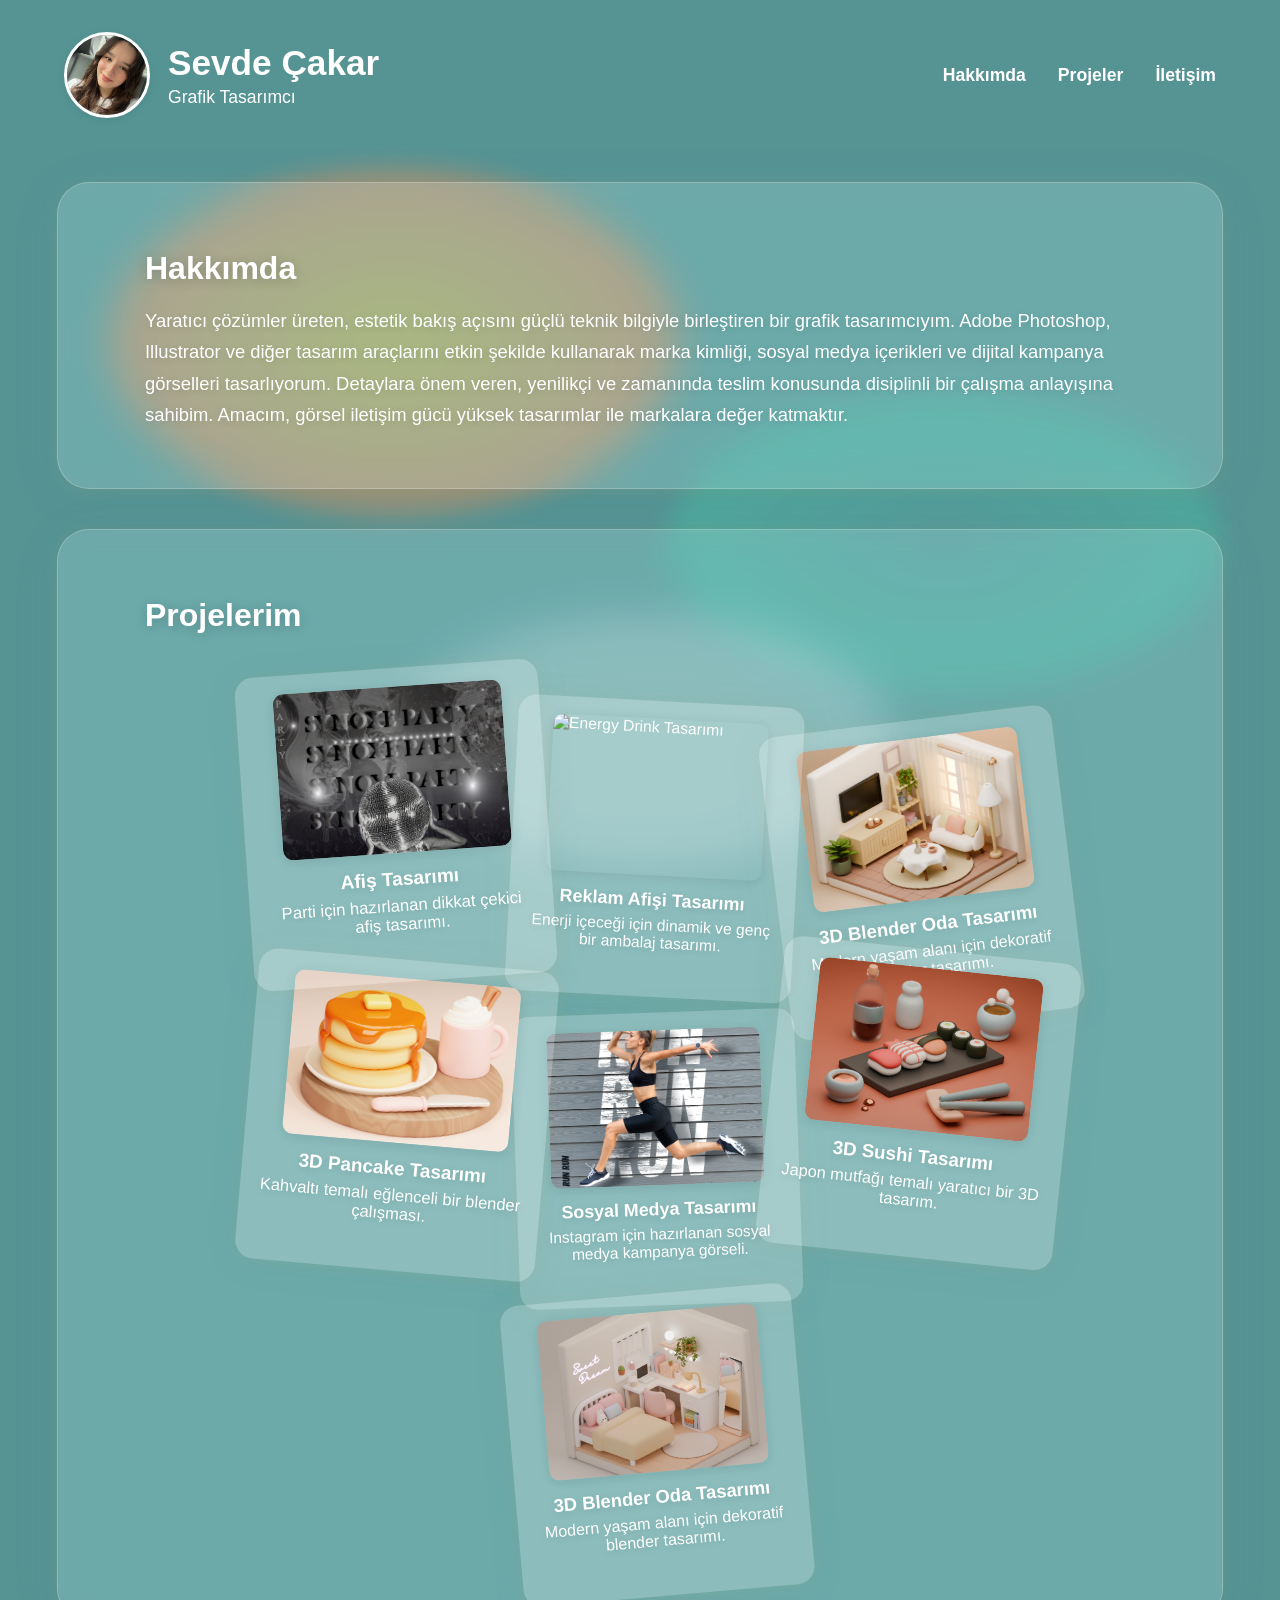
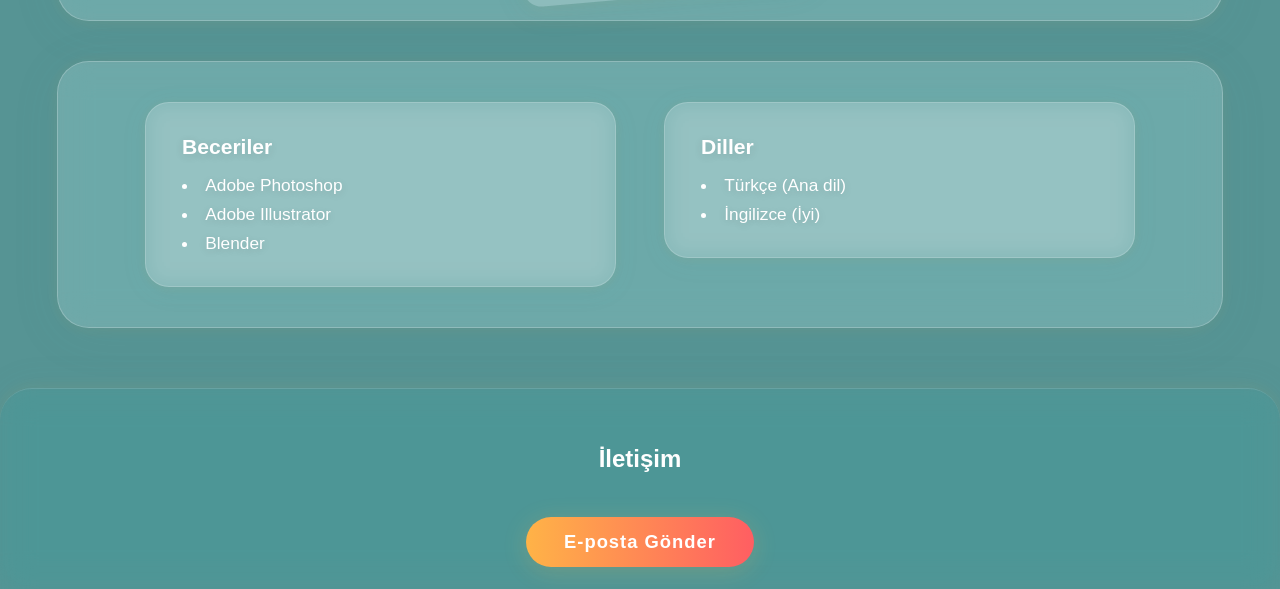
==== portfolio-website/index.html @ 52218a6f "first commit" ====
<!DOCTYPE html>
<html lang="en">
<head>
    <meta charset="UTF-8">
    <meta name="viewport" content="width=device-width, initial-scale=1.0">
    <title>My Portfolio</title>
    <link rel="stylesheet" href="css/style.css">
    <link rel="stylesheet" href="css/animations.css">
    <link rel="stylesheet" href="css/responsive.css">
</head>
<body>
    <canvas id="bg-anim" class="bg-anim"></canvas>
        <div class="blobs-bg">
            <svg id="blobs-svg" viewBox="0 0 1000 1000" width="100%" height="100%" preserveAspectRatio="none">
                <defs>
                    <radialGradient id="blobGrad1" cx="50%" cy="50%" r="80%">
                        <stop offset="0%" stop-color="#ffb347"/>
                        <stop offset="100%" stop-color="#ff5e62"/>
                    </radialGradient>
                    <radialGradient id="blobGrad2" cx="50%" cy="50%" r="80%">
                        <stop offset="0%" stop-color="#569494"/>
                        <stop offset="100%" stop-color="#43cea2"/>
                    </radialGradient>
                    <radialGradient id="blobGrad3" cx="50%" cy="50%" r="80%">
                        <stop offset="0%" stop-color="#fff"/>
                        <stop offset="100%" stop-color="#b0c4d4"/>
                    </radialGradient>
                </defs>
                <g>
                    <ellipse id="blob1" cx="300" cy="350" rx="220" ry="180" fill="url(#blobGrad1)" opacity="0.55"/>
                    <ellipse id="blob2" cx="700" cy="600" rx="200" ry="160" fill="url(#blobGrad2)" opacity="0.45"/>
                    <ellipse id="blob3" cx="500" cy="800" rx="180" ry="140" fill="url(#blobGrad3)" opacity="0.32"/>
                </g>
            </svg>
        </div>
    <header class="main-header">
        <div class="container header-flex">
            <div class="profile-info">
                <img src="assets/images/profie.jpg" alt="Sevde Çakar" class="profile-pic">
                <div>
                    <h1>Sevde Çakar</h1>
                    <p>Grafik Tasarımcı</p>
                </div>
            </div>
            <nav>
                <ul class="nav-links">
                    <li><a href="#about">Hakkımda</a></li>
                    <li><a href="#projects">Projeler</a></li>
                    <li><a href="#contact">İletişim</a></li>
                </ul>
            </nav>
        </div>
    </header>

    <section id="about" class="about-section">
        <div class="container">
            <h2>Hakkımda</h2>
            <p>Yaratıcı çözümler üreten, estetik bakış açısını güçlü teknik bilgiyle birleştiren bir grafik tasarımcıyım. Adobe Photoshop, Illustrator ve diğer tasarım araçlarını etkin şekilde kullanarak marka kimliği, sosyal medya içerikleri ve dijital kampanya görselleri tasarlıyorum. Detaylara önem veren, yenilikçi ve zamanında teslim konusunda disiplinli bir çalışma anlayışına sahibim. Amacım, görsel iletişim gücü yüksek tasarımlar ile markalara değer katmaktır.</p>
        </div>
    </section>

    <section id="projects" class="projects-section">
        <div class="container">
            <h2>Projelerim</h2>
            <div class="projects-grid">
                <div class="project-card" data-title="Afiş Tasarımı" data-img="../../bitenler/afiş png.png" data-desc="Marka için hazırlanan dikkat çekici afiş tasarımı.">
                    <img src="../../bitenler/afiş png.png" alt="Afiş Tasarımı">
                    <h3>Afiş Tasarımı</h3>
                    <p>Parti için hazırlanan dikkat çekici afiş tasarımı.</p>
                </div>
                <div class="project-card" data-title="Energy Drink Tasarımı" data-img="../../bitenler/energy drink.png" data-desc="Enerji içeceği için dinamik ve genç bir ambalaj tasarımı.">
                    <img src="../../bitenler/energy drink.png" alt="Energy Drink Tasarımı">
                    <h3>Reklam Afişi Tasarımı</h3>
                    <p>Enerji içeceği için dinamik ve genç bir ambalaj tasarımı.</p>
                </div>
                <div class="project-card" data-title="Living Room Poster" data-img="../../bitenler/living room Untitled.png" data-desc="Modern yaşam alanı için dekoratif poster tasarımı.">
                    <img src="../../bitenler/living room Untitled.png" alt="Living Room Poster">
                    <h3>3D Blender Oda Tasarımı</h3>
                    <p>Modern yaşam alanı için dekoratif blender tasarımı.</p>
                </div>
                <div class="project-card" data-title="Pancake Tasarımı" data-img="../../bitenler/pancakeUntitled.png" data-desc="Kahvaltı temalı eğlenceli bir grafik çalışması.">
                    <img src="../../bitenler/pancakeUntitled.png" alt="Pancake Tasarımı">
                    <h3>3D Pancake Tasarımı</h3>
                    <p>Kahvaltı temalı eğlenceli bir blender çalışması.</p>
                </div>
                <div class="project-card" data-title="Sosyal Medya Görseli" data-img="../../bitenler/Sosyalmedya.jpg" data-desc="Instagram için hazırlanan sosyal medya kampanya görseli.">
                    <img src="../../bitenler/Sosyalmedya.jpg" alt="Sosyal Medya Görseli">
                    <h3>Sosyal Medya Tasarımı</h3>
                    <p>Instagram için hazırlanan sosyal medya kampanya görseli.</p>
                </div>
                <div class="project-card" data-title="Sushi Tasarımı" data-img="../../bitenler/sushi Untitled.png" data-desc="Japon mutfağı temalı yaratıcı bir illüstrasyon.">
                    <img src="../../bitenler/sushi Untitled.png" alt="Sushi Tasarımı">
                    <h3>3D Sushi Tasarımı</h3>
                    <p>Japon mutfağı temalı yaratıcı bir 3D tasarım.</p>
                </div>
                <div class="project-card" data-title="Genel Tasarım" data-img="../../bitenler/Untitled.jpg" data-desc="Çeşitli projelerden seçilmiş özgün bir çalışma.">
                    <img src="../../bitenler/Untitled.jpg" alt="Genel Tasarım">
                    <h3>3D Blender Oda Tasarımı</h3>
                    <p>Modern yaşam alanı için dekoratif blender tasarımı.</p>
                </div>
            </div>
        </div>
    </section>

    <section id="skills-langs" class="skills-langs-section">
        <div class="container">
            <div class="skills-langs-flex">
                <div class="skills-box section-box">
                    <h2>Beceriler</h2>
                    <ul>
                        <li>Adobe Photoshop</li>
                        <li>Adobe Illustrator</li>
                        <li>Blender</li>
                    </ul>
                </div>
                <div class="langs-box section-box">
                    <h2>Diller</h2>
                    <ul>
                        <li>Türkçe (Ana dil)</li>
                        <li>İngilizce (İyi)</li>
                    </ul>
                </div>
            </div>
        </div>


        </div>
    </section>

    <!-- Modal for project details (her zaman body'nin en dışında) -->
</body>
<div id="project-modal" class="project-modal">
    <div class="modal-content">
        <span class="close-modal">&times;</span>
        <img id="modal-img" src="" alt="">
        <h3 id="modal-title"></h3>
        <p id="modal-desc"></p>
    </div>
</div>
<script src="js/main.js"></script>
</html>



    <footer id="contact">
        <div class="container">
            <h2>İletişim</h2>
            <a href="mailto:ornekmail@gmail.com" class="email-btn">E-posta Gönder</a>
        </div>
    </footer>

    <script src="js/main.js"></script>
</body>
</html>
---- portfolio-website/css/style.css ----
/* Ana içerikte beceriler ve diller section'ı */
.skills-langs-section {
    background: rgba(255,255,255,0.18);
    border-radius: 32px;
    box-shadow: 0 8px 48px 0 rgba(86,148,148,0.10), 0 1.5px 16px 0 rgba(255,183,77,0.08);
    margin: 40px auto;
    max-width: 1100px;
    padding: 40px 32px;
    backdrop-filter: blur(16px) saturate(1.2);
    -webkit-backdrop-filter: blur(16px) saturate(1.2);
    border: 1.5px solid rgba(255,255,255,0.22);
}
.skills-langs-flex {
    display: flex;
    gap: 48px;
    justify-content: center;
    align-items: flex-start;
    flex-wrap: wrap;
}
.section-box {
    background: rgba(255,255,255,0.13);
    border-radius: 24px;
    box-shadow: 0 4px 24px 0 rgba(86,148,148,0.10), 0 1.5px 12px 0 rgba(255,183,77,0.08);
    backdrop-filter: blur(12px) saturate(1.2);
    -webkit-backdrop-filter: blur(12px) saturate(1.2);
    border: 1.5px solid rgba(255,255,255,0.18);
    padding: 32px 36px 24px 36px;
    min-width: 240px;
    color: #fff;
    text-align: left;
    font-size: 1.08em;
    flex: 1 1 320px;
    margin-bottom: 0;
}
.section-box h2 {
    margin-top: 0;
    margin-bottom: 16px;
    font-size: 1.22em;
    color: #fff;
    font-weight: 700;
    text-shadow: 0 2px 8px #232e3320;
}
.section-box ul {
    list-style: disc inside;
    margin: 0;
    padding-left: 0;
}
.section-box li {
    margin-bottom: 8px;
    color: #fff;
    text-shadow: 0 2px 8px #232e3320;
}
@media (max-width: 900px) {
    .skills-langs-flex {
        flex-direction: column;
        gap: 24px;
    }
}
/* Sağdaki beceriler ve diller kutuları */
.side-boxes {
    position: fixed;
    top: 120px;
    right: 32px;
    display: flex;
    flex-direction: column;
    gap: 32px;
    z-index: 10;
}
.side-section {
    background: rgba(255,255,255,0.18);
    border-radius: 24px;
    box-shadow: 0 4px 24px 0 rgba(86,148,148,0.10), 0 1.5px 12px 0 rgba(255,183,77,0.08);
    backdrop-filter: blur(16px) saturate(1.2);
    -webkit-backdrop-filter: blur(16px) saturate(1.2);
    border: 1.5px solid rgba(255,255,255,0.22);
    padding: 28px 32px 22px 32px;
    min-width: 220px;
    color: #fff;
    text-align: left;
    font-size: 1.08em;
}
.side-section h3 {
    margin-top: 0;
    margin-bottom: 14px;
    font-size: 1.18em;
    color: #fff;
    font-weight: 700;
    text-shadow: 0 2px 8px #232e3320;
}
.side-section ul {
    list-style: disc inside;
    margin: 0;
    padding-left: 0;
}
.side-section li {
    margin-bottom: 7px;
    color: #fff;
    text-shadow: 0 2px 8px #232e3320;
}
@media (max-width: 1100px) {
    .side-boxes {
        display: none;
    }
}
/* E-posta butonu */
.email-btn {
    display: inline-block;
    margin: 24px auto 0 auto;
    padding: 14px 38px;
    background: linear-gradient(90deg, #ffb347 0%, #ff5e62 100%);
    color: #fff;
    font-size: 1.15em;
    font-weight: 600;
    border: none;
    border-radius: 32px;
    box-shadow: 0 4px 24px #ffb34733;
    text-decoration: none;
    letter-spacing: 1px;
    transition: background 0.2s, transform 0.18s, box-shadow 0.18s;
    cursor: pointer;
}
.email-btn:hover {
    background: linear-gradient(90deg, #ff5e62 0%, #ffb347 100%);
    transform: scale(1.06) translateY(-2px);
    box-shadow: 0 8px 32px #ffb34755;
}
/* Modal styles */
/* Modern project modal */
.project-modal {
    display: none;
    position: fixed;
    z-index: 1000;
    left: 0;
    top: 0;
    width: 100vw;
    height: 100vh;
    background: rgba(30, 36, 40, 0.92);
    justify-content: center;
    align-items: center;
    transition: opacity 0.2s;
    backdrop-filter: blur(8px) saturate(1.2);
}
.project-modal.active {
    display: flex;
    animation: fadeIn 0.2s;
}
.modal-content {
    background: rgba(40, 50, 60, 0.98);
    border-radius: 32px;
    padding: 38px 32px 32px 32px;
    box-shadow: 0 12px 48px 0 rgba(86,148,148,0.18), 0 1.5px 16px 0 rgba(255,183,77,0.12);
    max-width: 480px;
    width: 92vw;
    text-align: center;
    position: relative;
    animation: popIn 0.25s;
    color: #fff;
    display: flex;
    flex-direction: column;
    align-items: center;
    border: 1.5px solid rgba(255,255,255,0.13);
}
.modal-content img {
    width: 100%;
    max-width: 340px;
    height: auto;
    border-radius: 18px;
    margin-bottom: 22px;
    box-shadow: 0 4px 24px rgba(255,183,77,0.10), 0 2px 12px rgba(0,0,0,0.13);
    background: #232e33;
    object-fit: contain;
}
.modal-content h3 {
    color: #fff;
    font-size: 1.3em;
    margin-bottom: 10px;
    font-weight: 700;
    text-shadow: 0 2px 8px #232e3320;
}
.modal-content p {
    color: #fff;
    font-size: 1.08em;
    margin-bottom: 0;
    text-shadow: 0 2px 8px #232e3320;
}
.close-modal {
    position: absolute;
    top: 18px;
    right: 28px;
    font-size: 2.2em;
    color: #ffb347;
    cursor: pointer;
    font-weight: bold;
    transition: color 0.2s, transform 0.18s;
    z-index: 2;
}
.close-modal:hover {
    color: #fff;
    transform: scale(1.18) rotate(8deg);
}
@keyframes fadeIn {
    from { opacity: 0; }
    to { opacity: 1; }
}
@keyframes popIn {
    0% { transform: scale(0.8); opacity: 0; }
    100% { transform: scale(1); opacity: 1; }
}
body {
    font-family: 'Segoe UI', Arial, sans-serif;
    margin: 0;
    padding: 0;
    background: #569494;
    color: #fff;
    position: relative;
    min-height: 100vh;
    overflow-x: hidden;
}

.bg-anim {
    position: fixed;
    top: 0;
    left: 0;
        width: 100vw;
        height: 100vh;
        z-index: 0;
        pointer-events: none;
        overflow: hidden;
        filter: blur(12px) brightness(1.12) saturate(1.2);
        opacity: 0.7;
        transition: opacity 0.3s;
    .blobs-bg::after {
        content: '';
        position: absolute;
        left: 60vw;
        top: 20vh;
        width: 320px;
        height: 320px;
        background: radial-gradient(circle at 50% 50%, #fffbe6 0%, #ffb34733 60%, transparent 100%);
        opacity: 0.7;
        filter: blur(40px) brightness(1.5);
        pointer-events: none;
        animation: lightmove 6s ease-in-out infinite alternate;
        z-index: 1;
    }

    @keyframes lightmove {
        0% { left: 60vw; top: 20vh; opacity: 0.7; }
        100% { left: 30vw; top: 60vh; opacity: 1; }
    }

    .blobs-bg svg ellipse {
        filter: drop-shadow(0 0 60px #fffbe6cc) drop-shadow(0 0 40px #ffb34799);
        transition: filter 0.3s;
    }

    .project-card {
        background: #f8fafc;
        border-radius: 12px;
        box-shadow: 0 2px 12px rgba(0,0,0,0.06);
        padding: 18px 16px 24px 16px;
        display: flex;
        flex-direction: column;
        align-items: center;
        transition: transform 0.18s, box-shadow 0.18s;
        cursor: pointer;
    }
    .project-card:hover {
        transform: translateY(-10px) scale(1.06) rotate(-1deg);
        box-shadow: 0 8px 32px rgba(0,0,0,0.13), 0 0 32px 8px #ffb34755;
        filter: brightness(1.08) saturate(1.2);
    }

    /* Scroll reveal animation */
    .reveal {
        opacity: 0;
        transform: translateY(40px) scale(0.98);
        transition: opacity 0.7s cubic-bezier(.4,1.4,.6,1), transform 0.7s cubic-bezier(.4,1.4,.6,1);
    }
    .reveal.visible {
        opacity: 1;
        transform: none;
    }
    width: 100vw;
    height: 100vh;
    z-index: 0;
    pointer-events: none;
    opacity: 0.18;
}
.blobs-bg {
    position: fixed;
    top: 0;
    left: 0;
    width: 100vw;
    height: 100vh;
    z-index: 0;
    pointer-events: none;
    overflow: hidden;
    filter: blur(12px) brightness(1.12) saturate(1.2);
    opacity: 0.7;
    transition: opacity 0.3s;
}

main, header, section, footer, .container {
    position: relative;
    z-index: 1;
}

.main-header {
    background: #569494;
    color: #fff;
    padding: 0;
    /*box-shadow: 0 2px 8px rgba(0,0,0,0.04);*/
}
.header-flex {
    display: flex;
    align-items: center;
    justify-content: space-between;
    max-width: 1100px;
    margin: 0 auto;
    padding: 32px 24px 24px 24px;
}
.profile-info {
    display: flex;
    align-items: center;
    gap: 18px;
}
.profile-pic {
    width: 80px;
    height: 80px;
    border-radius: 50%;
    object-fit: cover;
    border: 3px solid #fff;
    box-shadow: 0 2px 8px rgba(0,0,0,0.08);
}
.profile-info h1 {
    margin: 0 0 4px 0;
    font-size: 2.2em;
    font-weight: 700;
}
.profile-info p {
    margin: 0;
    font-size: 1.1em;
    color: #ffffff;
}
.nav-links {
    display: flex;
    gap: 32px;
    list-style: none;
    margin: 0;
    padding: 0;
}
.nav-links a {
    color: #fff;
    text-decoration: none;
    font-weight: 600;
    font-size: 1.1em;
    transition: color 0.2s;
}
.nav-links a:hover {
    color: #ffb347;
}

.about-section, .projects-section {
    background: rgba(255,255,255,0.18);
    border-radius: 32px;
    box-shadow: 0 8px 48px 0 rgba(86,148,148,0.10), 0 1.5px 16px 0 rgba(255,183,77,0.08);
    margin: 40px auto;
    max-width: 1100px;
    padding: 40px 32px;
    backdrop-filter: blur(16px) saturate(1.2);
    -webkit-backdrop-filter: blur(16px) saturate(1.2);
    border: 1.5px solid rgba(255,255,255,0.22);
}
.about-section h2, .projects-section h2 {
    color: #fff;
    font-size: 2em;
    margin-bottom: 18px;
    text-shadow: 0 2px 12px #232e3340;
}
.about-section p {
    font-size: 1.15em;
    color: #fff;
    line-height: 1.7;
    text-shadow: 0 2px 8px #232e3320;
}

.projects-grid {
    display: flex;
    flex-wrap: wrap;
    gap: 0;
    margin-top: 40px;
    justify-content: center;
    position: relative;
}
.project-card {
    background: rgba(255,255,255,0.22);
    border-radius: 18px;
    box-shadow: 0 4px 32px 0 rgba(86,148,148,0.10), 0 1.5px 16px 0 rgba(255,183,77,0.08);
    padding: 18px 16px 24px 16px;
    display: flex;
    flex-direction: column;
    align-items: center;
    transition: transform 0.28s cubic-bezier(.4,1.4,.6,1), box-shadow 0.18s, filter 0.18s;
    cursor: pointer;
    margin: 0 -32px 0 0;
    min-width: 240px;
    max-width: 260px;
    min-height: 260px;
    position: relative;
    z-index: 1;
}
.project-card:nth-child(1) { transform: rotate(-4deg) translateY(0px) scale(1.04); z-index: 3; }
.project-card:nth-child(2) { transform: rotate(3deg) translateY(24px) scale(0.98); z-index: 2; }
.project-card:nth-child(3) { transform: rotate(-7deg) translateY(48px) scale(1.01); z-index: 1; }
.project-card:nth-child(4) { transform: rotate(5deg) translateY(-12px) scale(1.03); z-index: 2; }
.project-card:nth-child(5) { transform: rotate(-2deg) translateY(32px) scale(0.97); z-index: 1; }
.project-card:nth-child(6) { transform: rotate(6deg) translateY(-24px) scale(1.02); z-index: 2; }
.project-card:nth-child(7) { transform: rotate(-5deg) translateY(16px) scale(1.00); z-index: 1; }
.project-card:hover {
    transform: scale(1.09) rotate(-1deg) !important;
    box-shadow: 0 8px 32px rgba(0,0,0,0.13), 0 0 32px 8px #ffb34755;
    filter: brightness(1.08) saturate(1.2);
    z-index: 10;
}
.project-card img {
    width: 100%;
    max-width: 220px;
    height: 160px;
    object-fit: cover;
    border-radius: 10px;
    margin-bottom: 14px;
    box-shadow: 0 2px 12px rgba(0,0,0,0.10);
}
.project-card h3 {
    margin: 0 0 6px 0;
    font-size: 1.15em;
    color: #fff;
    font-weight: 700;
    text-shadow: 0 2px 8px #232e3320;
}
.project-card p {
    margin: 0;
    color: #fff;
    font-size: 1em;
    text-align: center;
    text-shadow: 0 2px 8px #232e3320;
}

footer {
    text-align: center;
    padding: 36px 0 22px 0;
    background: rgba(86,148,148,0.18);
    color: #fff;
    margin-top: 60px;
    border-radius: 32px 32px 0 0;
    box-shadow: 0 -4px 32px 0 rgba(86,148,148,0.10), 0 -1.5px 16px 0 rgba(255,183,77,0.08);
    backdrop-filter: blur(16px) saturate(1.2);
    -webkit-backdrop-filter: blur(16px) saturate(1.2);
    border-top: 1.5px solid rgba(255,255,255,0.13);
    width: 100vw;
    max-width: 100vw;
    position: relative;
    z-index: 2;
}
.social-icons {
    display: flex;
    justify-content: center;
    gap: 24px;
    list-style: none;
    padding: 0;
    margin: 18px 0 10px 0;
}
.social-icons img {
    width: 32px;
    height: 32px;
    filter: grayscale(0.2) brightness(0.95);
    transition: filter 0.2s;
}
.social-icons a:hover img {
    filter: grayscale(0) brightness(1.2) drop-shadow(0 0 6px #ffb347);
}
footer p {
    color: #fff;
    font-size: 1.08em;
    margin-top: 14px;
    text-shadow: 0 2px 8px #232e3320;
}

@media (max-width: 900px) {
    .header-flex, .about-section, .projects-section {
        flex-direction: column;
        padding: 24px 8px;
    }
    .header-flex {
        gap: 18px;
    }
}

@media (max-width: 600px) {
    .main-header {
        padding: 0;
    }
    .header-flex {
        flex-direction: column;
        align-items: flex-start;
        padding: 18px 4px 12px 4px;
    }
    .about-section, .projects-section {
        padding: 16px 2px;
    }
    .projects-grid {
        gap: 16px;
    }
    .project-card img {
        max-width: 100%;
        height: 120px;
    }
}
---- portfolio-website/css/animations.css ----
@keyframes fadeIn {
    0% {
        opacity: 0;
    }
    100% {
        opacity: 1;
    }
}

@keyframes slideIn {
    0% {
        transform: translateY(20px);
        opacity: 0;
    }
    100% {
        transform: translateY(0);
        opacity: 1;
    }
}

.fade-in {
    animation: fadeIn 1s ease-in forwards;
}

.slide-in {
    animation: slideIn 0.5s ease-out forwards;
}

.bounce {
    animation: bounce 1s infinite;
}

@keyframes bounce {
    0%, 20%, 50%, 80%, 100% {
        transform: translateY(0);
    }
    40% {
        transform: translateY(-30px);
    }
    60% {
        transform: translateY(-15px);
    }
}
---- portfolio-website/css/responsive.css ----
/* Responsive styles for the portfolio website */

body {
    margin: 0;
    padding: 0;
    font-family: Arial, sans-serif;
}

.container {
    width: 90%;
    max-width: 1200px;
    margin: 0 auto;
}

.header, .footer {
    text-align: center;
    padding: 20px;
}

.intro {
    padding: 40px 0;
}

.projects {
    display: flex;
    flex-wrap: wrap;
    justify-content: space-between;
}

.project {
    flex: 1 1 calc(33.333% - 20px);
    margin: 10px;
    box-shadow: 0 2px 5px rgba(0, 0, 0, 0.1);
    transition: transform 0.3s;
}

.project:hover {
    transform: scale(1.05);
}

@media (max-width: 768px) {
    .project {
        flex: 1 1 calc(50% - 20px);
    }
}

@media (max-width: 480px) {
    .project {
        flex: 1 1 100%;
    }
}
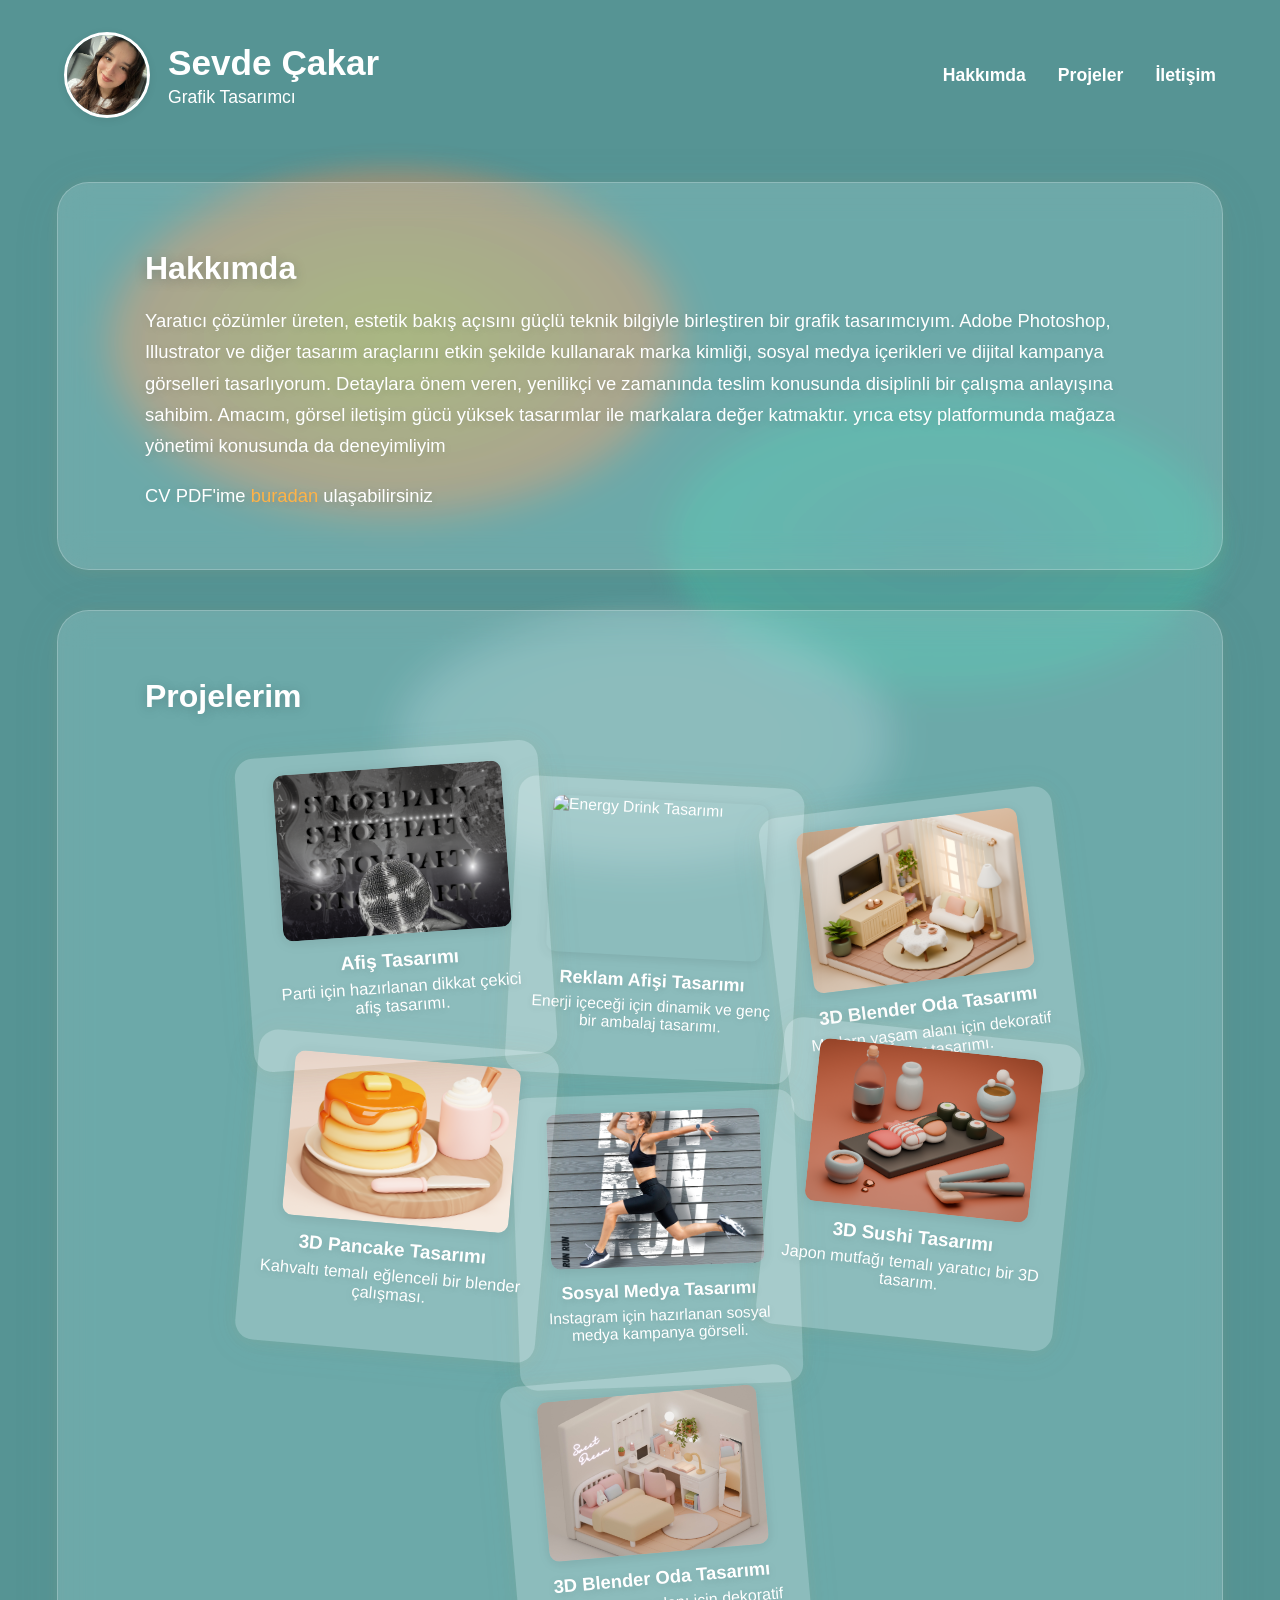
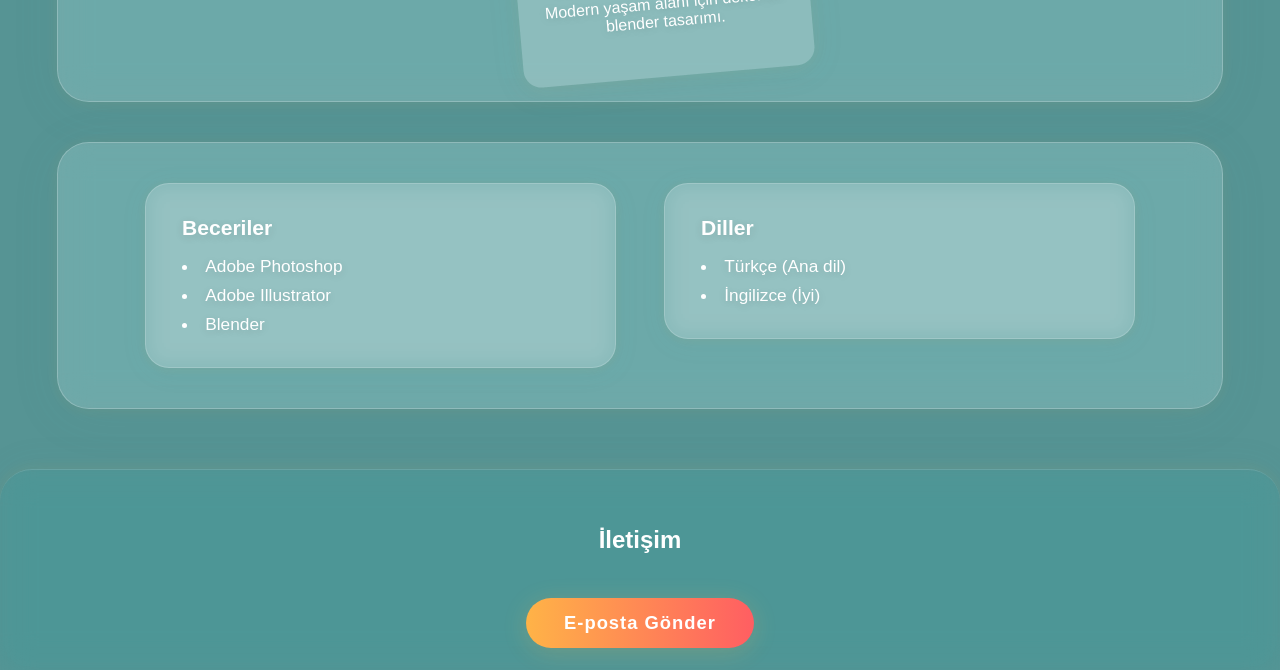
==== commit 0c9f794f: "a" ====
--- a/portfolio-website/index.html
+++ b/portfolio-website/index.html
@@ -55,7 +55,9 @@
     <section id="about" class="about-section">
         <div class="container">
             <h2>Hakkımda</h2>
-            <p>Yaratıcı çözümler üreten, estetik bakış açısını güçlü teknik bilgiyle birleştiren bir grafik tasarımcıyım. Adobe Photoshop, Illustrator ve diğer tasarım araçlarını etkin şekilde kullanarak marka kimliği, sosyal medya içerikleri ve dijital kampanya görselleri tasarlıyorum. Detaylara önem veren, yenilikçi ve zamanında teslim konusunda disiplinli bir çalışma anlayışına sahibim. Amacım, görsel iletişim gücü yüksek tasarımlar ile markalara değer katmaktır.</p>
+            <p>Yaratıcı çözümler üreten, estetik bakış açısını güçlü teknik bilgiyle birleştiren bir grafik tasarımcıyım. Adobe Photoshop, Illustrator ve diğer tasarım araçlarını etkin şekilde kullanarak marka kimliği, sosyal medya içerikleri ve dijital kampanya görselleri tasarlıyorum. Detaylara önem veren, yenilikçi ve zamanında teslim konusunda disiplinli bir çalışma anlayışına sahibim. Amacım, görsel iletişim gücü yüksek tasarımlar ile markalara değer katmaktır. yrıca etsy platformunda mağaza yönetimi konusunda da deneyimliyim
+            </p>
+            <p>CV PDF'ime <a class="cv" href="bitenler/Sevde_Çakar_-_Grafik_Tasarım (3).pdf">buradan</a> ulaşabilirsiniz</p>
         </div>
     </section>
 
@@ -63,38 +65,38 @@
         <div class="container">
             <h2>Projelerim</h2>
             <div class="projects-grid">
-                <div class="project-card" data-title="Afiş Tasarımı" data-img="../../bitenler/afiş png.png" data-desc="Marka için hazırlanan dikkat çekici afiş tasarımı.">
-                    <img src="../../bitenler/afiş png.png" alt="Afiş Tasarımı">
+                <div class="project-card" data-title="Afiş Tasarımı" data-img="bitenler/afiş png.png" data-desc="Marka için hazırlanan dikkat çekici afiş tasarımı.">
+                    <img src="bitenler/afiş png.png" alt="Afiş Tasarımı">
                     <h3>Afiş Tasarımı</h3>
                     <p>Parti için hazırlanan dikkat çekici afiş tasarımı.</p>
                 </div>
-                <div class="project-card" data-title="Energy Drink Tasarımı" data-img="../../bitenler/energy drink.png" data-desc="Enerji içeceği için dinamik ve genç bir ambalaj tasarımı.">
-                    <img src="../../bitenler/energy drink.png" alt="Energy Drink Tasarımı">
+                <div class="project-card" data-title="Reklam Afişi Tasarımı" data-img="bitenler/energy drink.png" data-desc="Enerji içeceği için dinamik ve genç bir ambalaj tasarımı.">
+                    <img src="bitenler/energy drink.png" alt="Energy Drink Tasarımı">
                     <h3>Reklam Afişi Tasarımı</h3>
                     <p>Enerji içeceği için dinamik ve genç bir ambalaj tasarımı.</p>
                 </div>
-                <div class="project-card" data-title="Living Room Poster" data-img="../../bitenler/living room Untitled.png" data-desc="Modern yaşam alanı için dekoratif poster tasarımı.">
-                    <img src="../../bitenler/living room Untitled.png" alt="Living Room Poster">
+                <div class="project-card" data-title="3D Blender Oda Tasarımı" data-img="bitenler/living room Untitled.png" data-desc="Modern yaşam alanı için dekoratif blender tasarımı.">
+                    <img src="bitenler/living room Untitled.png" alt="Living Room Poster">
                     <h3>3D Blender Oda Tasarımı</h3>
                     <p>Modern yaşam alanı için dekoratif blender tasarımı.</p>
                 </div>
-                <div class="project-card" data-title="Pancake Tasarımı" data-img="../../bitenler/pancakeUntitled.png" data-desc="Kahvaltı temalı eğlenceli bir grafik çalışması.">
-                    <img src="../../bitenler/pancakeUntitled.png" alt="Pancake Tasarımı">
+                <div class="project-card" data-title="3D Pancake Tasarımı" data-img="bitenler/pancakeUntitled.png" data-desc="Kahvaltı temalı eğlenceli bir blender çalışması.">
+                    <img src="bitenler/pancakeUntitled.png" alt="Pancake Tasarımı">
                     <h3>3D Pancake Tasarımı</h3>
                     <p>Kahvaltı temalı eğlenceli bir blender çalışması.</p>
                 </div>
-                <div class="project-card" data-title="Sosyal Medya Görseli" data-img="../../bitenler/Sosyalmedya.jpg" data-desc="Instagram için hazırlanan sosyal medya kampanya görseli.">
-                    <img src="../../bitenler/Sosyalmedya.jpg" alt="Sosyal Medya Görseli">
+                <div class="project-card" data-title="Sosyal Medya Tasarımı" data-img="bitenler/Sosyalmedya.jpg" data-desc="Instagram için hazırlanan sosyal medya kampanya görseli.">
+                    <img src="bitenler/Sosyalmedya.jpg" alt="Sosyal Medya Görseli">
                     <h3>Sosyal Medya Tasarımı</h3>
                     <p>Instagram için hazırlanan sosyal medya kampanya görseli.</p>
                 </div>
-                <div class="project-card" data-title="Sushi Tasarımı" data-img="../../bitenler/sushi Untitled.png" data-desc="Japon mutfağı temalı yaratıcı bir illüstrasyon.">
-                    <img src="../../bitenler/sushi Untitled.png" alt="Sushi Tasarımı">
+                <div class="project-card" data-title="3D Sushi Tasarımı" data-img="bitenler/sushi Untitled.png" data-desc="Japon mutfağı temalı yaratıcı bir 3D tasarım.">
+                    <img src="bitenler/sushi Untitled.png" alt="Sushi Tasarımı">
                     <h3>3D Sushi Tasarımı</h3>
                     <p>Japon mutfağı temalı yaratıcı bir 3D tasarım.</p>
                 </div>
-                <div class="project-card" data-title="Genel Tasarım" data-img="../../bitenler/Untitled.jpg" data-desc="Çeşitli projelerden seçilmiş özgün bir çalışma.">
-                    <img src="../../bitenler/Untitled.jpg" alt="Genel Tasarım">
+                <div class="project-card" data-title="3D Blender Oda Tasarımı" data-img="bitenler/Untitled.jpg" data-desc="Modern yaşam alanı için dekoratif blender tasarımı.">
+                    <img src="bitenler/Untitled.jpg" alt="Genel Tasarım">
                     <h3>3D Blender Oda Tasarımı</h3>
                     <p>Modern yaşam alanı için dekoratif blender tasarımı.</p>
                 </div>
@@ -130,12 +132,12 @@
     <!-- Modal for project details (her zaman body'nin en dışında) -->
 </body>
 <div id="project-modal" class="project-modal">
-    <div class="modal-content">
-        <span class="close-modal">&times;</span>
-        <img id="modal-img" src="" alt="">
-        <h3 id="modal-title"></h3>
-        <p id="modal-desc"></p>
-    </div>
+  <div class="modal-content">
+    <span class="close-modal">&times;</span>
+    <img id="modal-img" src="" alt="">
+    <h3 id="modal-title"></h3>
+    <p id="modal-desc"></p>
+  </div>
 </div>
 <script src="js/main.js"></script>
 </html>
@@ -145,7 +147,7 @@
     <footer id="contact">
         <div class="container">
             <h2>İletişim</h2>
-            <a href="mailto:ornekmail@gmail.com" class="email-btn">E-posta Gönder</a>
+            <a href="mailto:sevdecakar06@gmail.com" class="email-btn">E-posta Gönder</a>
         </div>
     </footer>
 
--- a/portfolio-website/css/style.css
+++ b/portfolio-website/css/style.css
@@ -516,4 +516,8 @@
         max-width: 100%;
         height: 120px;
     }
+}
+.cv{
+    color: #ffb347;
+    text-decoration: none;
 }
